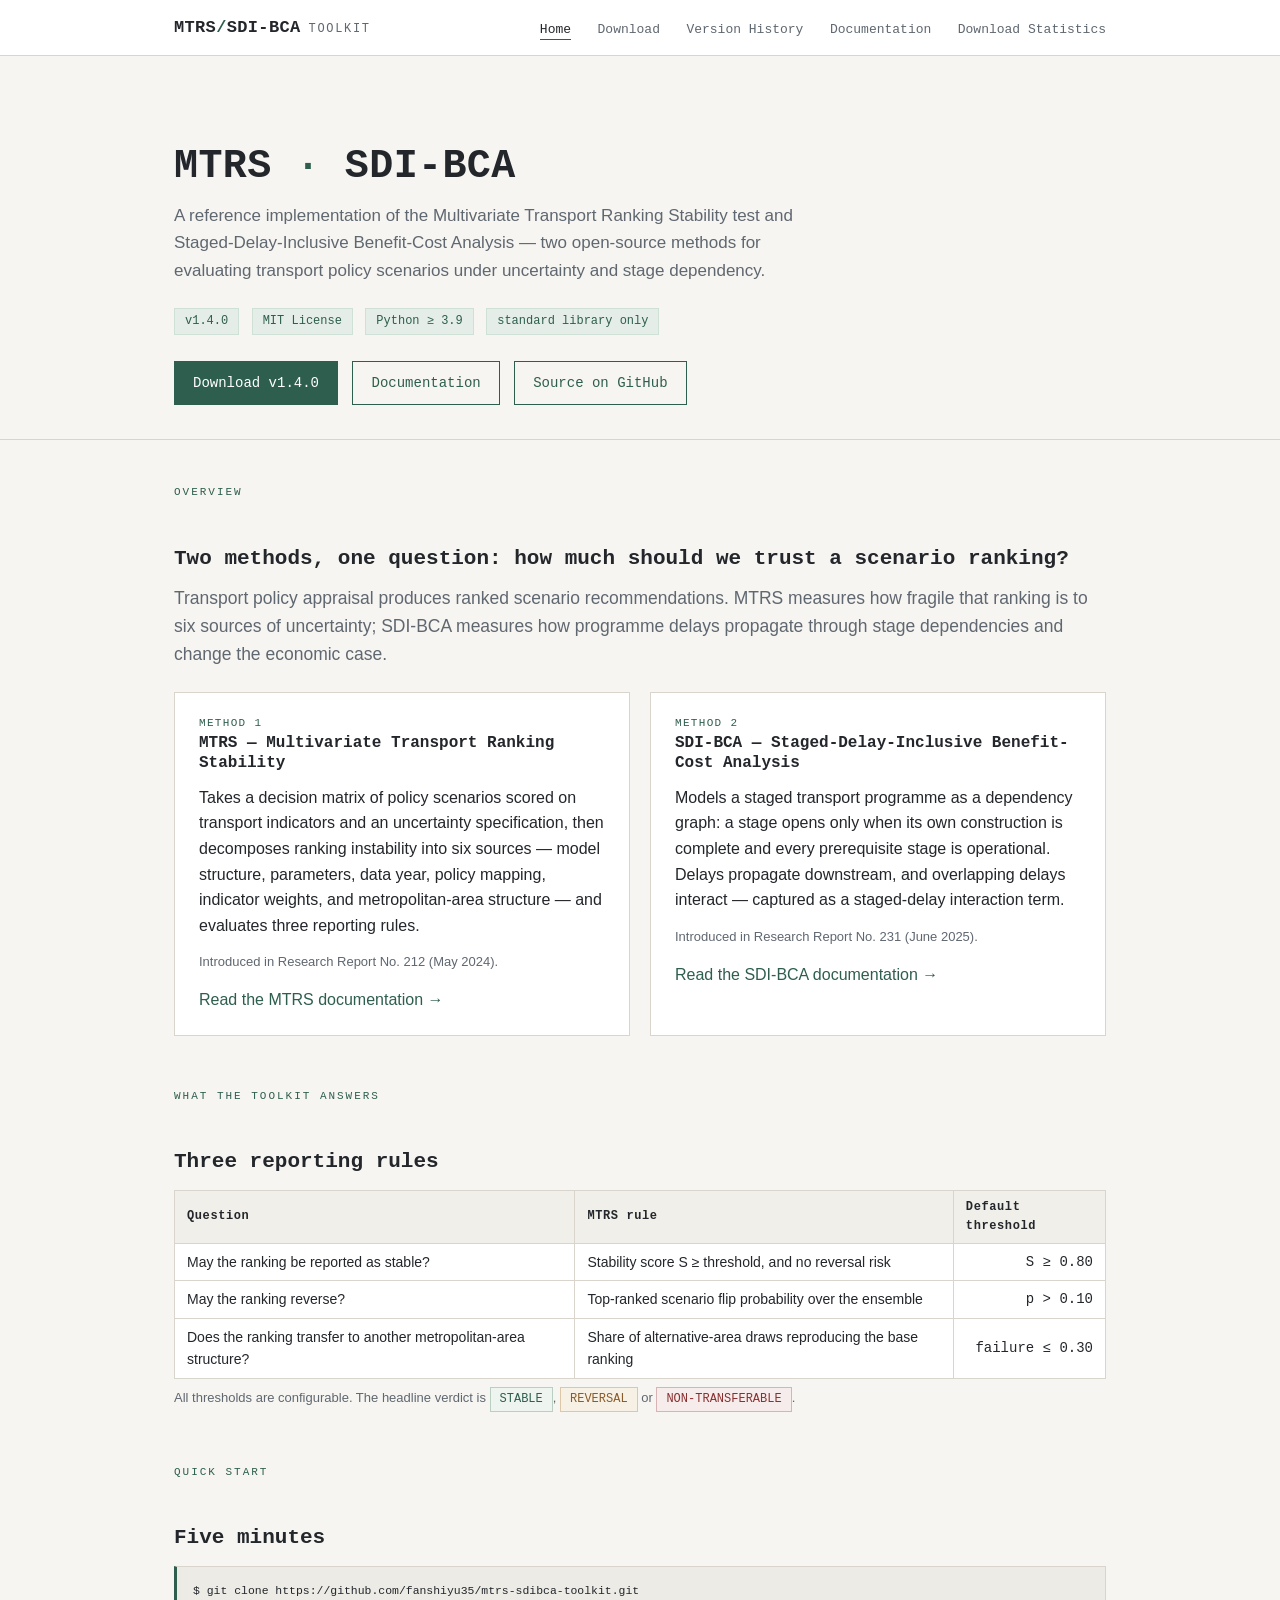
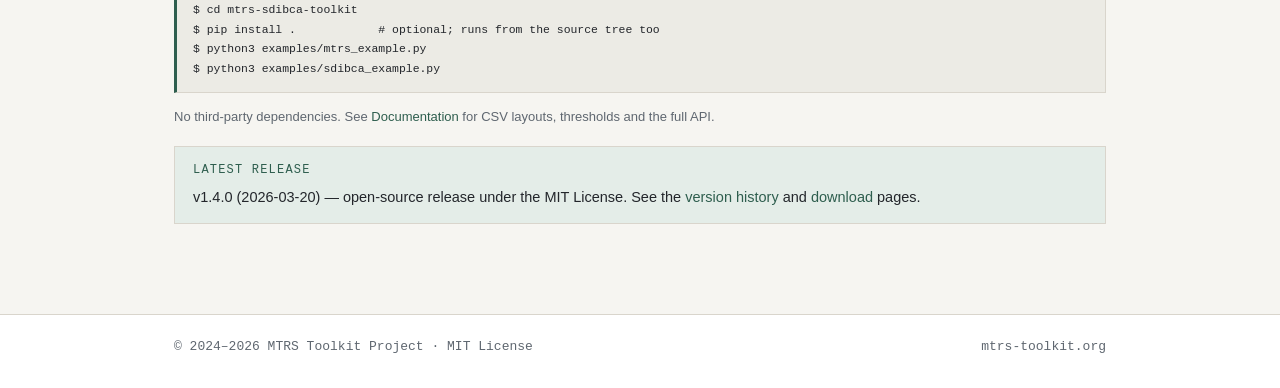
==== index.html @ 642ab180 "Deploy MTRS toolkit site to GitHub Pages" ====
<!DOCTYPE html>
<html lang="en">
<head>
<meta charset="utf-8">
<meta name="viewport" content="width=device-width, initial-scale=1">
<meta name="robots" content="noindex, nofollow">
<title>MTRS · SDI-BCA Toolkit — Transport scenario ranking stability and staged-delay benefit-cost analysis</title>
<link rel="stylesheet" href="assets/style.css">
</head>
<body>

<header class="site">
  <div class="wrap bar">
    <a class="wordmark" href="index.html">MTRS<span class="slash">/</span>SDI-BCA<small>toolkit</small></a>
    <nav class="main">
      <a href="index.html" class="active">Home</a>
      <a href="download.html">Download</a>
      <a href="changelog.html">Version History</a>
      <a href="docs.html">Documentation</a>
      <a href="stats.html">Download Statistics</a>
    </nav>
  </div>
</header>

<main>
  <section class="hero">
    <div class="wrap">
      <h1>MTRS <span class="c">·</span> SDI-BCA</h1>
      <p class="tag">A reference implementation of the Multivariate Transport
      Ranking Stability test and Staged-Delay-Inclusive Benefit-Cost Analysis —
      two open-source methods for evaluating transport policy scenarios under
      uncertainty and stage dependency.</p>
      <div>
        <span class="badge">v1.4.0</span>
        <span class="badge">MIT License</span>
        <span class="badge">Python ≥ 3.9</span>
        <span class="badge">standard library only</span>
      </div>
      <div class="actions">
        <a class="btn" href="download.html">Download v1.4.0</a>
        <a class="btn ghost" href="docs.html">Documentation</a>
        <a class="btn ghost" href="https://github.com/fanshiyu35/mtrs-sdibca-toolkit">Source on GitHub</a>
      </div>
    </div>
  </section>

  <div class="wrap">

    <p class="kicker" style="margin-top:44px;">Overview</p>
    <h2>Two methods, one question: how much should we trust a scenario ranking?</h2>
    <p class="lede">Transport policy appraisal produces ranked scenario
    recommendations. MTRS measures how fragile that ranking is to six sources
    of uncertainty; SDI-BCA measures how programme delays propagate through
    stage dependencies and change the economic case.</p>

    <div class="cards">
      <div class="card">
        <div class="mono-tag">Method 1</div>
        <h3>MTRS — Multivariate Transport Ranking Stability</h3>
        <p>Takes a decision matrix of policy scenarios scored on transport
        indicators and an uncertainty specification, then decomposes ranking
        instability into six sources — model structure, parameters, data year,
        policy mapping, indicator weights, and metropolitan-area structure —
        and evaluates three reporting rules.</p>
        <p class="small">Introduced in Research Report No. 212 (May 2024).</p>
        <p><a href="docs.html#mtrs">Read the MTRS documentation →</a></p>
      </div>
      <div class="card">
        <div class="mono-tag">Method 2</div>
        <h3>SDI-BCA — Staged-Delay-Inclusive Benefit-Cost Analysis</h3>
        <p>Models a staged transport programme as a dependency graph: a stage
        opens only when its own construction is complete and every prerequisite
        stage is operational. Delays propagate downstream, and overlapping
        delays interact — captured as a staged-delay interaction term.</p>
        <p class="small">Introduced in Research Report No. 231 (June 2025).</p>
        <p><a href="docs.html#sdibca">Read the SDI-BCA documentation →</a></p>
      </div>
    </div>

    <p class="kicker" style="margin-top:52px;">What the toolkit answers</p>
    <h2>Three reporting rules</h2>
    <table>
      <tr><th>Question</th><th>MTRS rule</th><th>Default threshold</th></tr>
      <tr>
        <td>May the ranking be reported as stable?</td>
        <td>Stability score S ≥ threshold, and no reversal risk</td>
        <td class="num">S ≥ 0.80</td>
      </tr>
      <tr>
        <td>May the ranking reverse?</td>
        <td>Top-ranked scenario flip probability over the ensemble</td>
        <td class="num">p &gt; 0.10</td>
      </tr>
      <tr>
        <td>Does the ranking transfer to another metropolitan-area structure?</td>
        <td>Share of alternative-area draws reproducing the base ranking</td>
        <td class="num">failure ≤ 0.30</td>
      </tr>
    </table>
    <p class="small">All thresholds are configurable. The headline verdict is
    <span class="chip ok">STABLE</span>, <span class="chip warn">REVERSAL</span>
    or <span class="chip bad">NON-TRANSFERABLE</span>.</p>

    <p class="kicker" style="margin-top:52px;">Quick start</p>
    <h2>Five minutes</h2>
    <pre><code>$ git clone https://github.com/fanshiyu35/mtrs-sdibca-toolkit.git
$ cd mtrs-sdibca-toolkit
$ pip install .            # optional; runs from the source tree too
$ python3 examples/mtrs_example.py
$ python3 examples/sdibca_example.py</code></pre>
    <p class="small">No third-party dependencies. See
    <a href="docs.html">Documentation</a> for CSV layouts, thresholds and the
    full API.</p>

    <div class="callout">
      <div class="t">Latest release</div>
      <p>v1.4.0 (2026-03-20) — open-source release under the MIT License.
      See the <a href="changelog.html">version history</a> and
      <a href="download.html">download</a> pages.</p>
    </div>

  </div>
</main>

<footer class="site">
  <div class="wrap cols">
    <div class="mono">© 2024–2026 MTRS Toolkit Project · MIT License</div>
    <div class="mono">mtrs-toolkit.org</div>
  </div>
</footer>

</body>
</html>
---- assets/style.css ----
/* MTRS / SDI-BCA toolkit — site styles
   Neutral academic palette with a code-editor feel. */

:root {
  --bg: #f6f5f1;
  --panel: #ffffff;
  --ink: #23262b;
  --muted: #5f6770;
  --faint: #8a929b;
  --accent: #2e5e4e;
  --accent-soft: #e4ede8;
  --border: #d9d5cc;
  --code-bg: #ecebe5;
  --ok: #2e5e4e;
  --warn: #8a5a2b;
  --bad: #8a2f2f;
  --mono: "SF Mono", ui-monospace, Menlo, Consolas, "Liberation Mono", monospace;
  --sans: -apple-system, BlinkMacSystemFont, "Segoe UI", Helvetica, Arial, sans-serif;
}

* { box-sizing: border-box; }

html { scroll-behavior: smooth; }

body {
  margin: 0;
  background: var(--bg);
  color: var(--ink);
  font-family: var(--sans);
  font-size: 16px;
  line-height: 1.6;
}

a { color: var(--accent); text-decoration: none; border-bottom: 1px solid transparent; }
a:hover { border-bottom-color: var(--accent); }

/* ---------- layout ---------- */

.wrap { max-width: 980px; margin: 0 auto; padding: 0 24px; }

header.site {
  background: var(--panel);
  border-bottom: 1px solid var(--border);
  padding: 14px 0;
}
header.site .bar {
  display: flex;
  align-items: center;
  justify-content: space-between;
  flex-wrap: wrap;
  gap: 8px;
}
.wordmark {
  font-family: var(--mono);
  font-weight: 700;
  font-size: 17px;
  letter-spacing: 0.02em;
  color: var(--ink);
  border: none;
}
.wordmark .slash { color: var(--accent); }
.wordmark small {
  font-weight: 400;
  color: var(--muted);
  font-size: 12px;
  letter-spacing: 0.14em;
  text-transform: uppercase;
  margin-left: 8px;
}
nav.main a {
  font-family: var(--mono);
  font-size: 13px;
  color: var(--muted);
  margin-left: 22px;
  padding-bottom: 2px;
  border-bottom: 1px solid transparent;
}
nav.main a:hover { color: var(--ink); border-bottom-color: var(--accent); }
nav.main a.active { color: var(--ink); border-bottom-color: var(--accent); }

main { padding: 40px 0 72px; }

footer.site {
  border-top: 1px solid var(--border);
  background: var(--panel);
  padding: 22px 0 30px;
  color: var(--muted);
  font-size: 13px;
}
footer.site .cols { display: flex; justify-content: space-between; flex-wrap: wrap; gap: 12px; }
footer.site .mono { font-family: var(--mono); }

/* ---------- typography ---------- */

h1, h2, h3 { font-family: var(--mono); line-height: 1.25; margin: 0 0 12px; }
h1 { font-size: 30px; letter-spacing: 0.01em; }
h2 { font-size: 21px; margin-top: 44px; }
h3 { font-size: 16px; margin-top: 28px; }
p { margin: 0 0 14px; }
.lede { font-size: 17.5px; color: var(--muted); }
.small { font-size: 13px; color: var(--muted); }
.mono { font-family: var(--mono); }

.kicker {
  font-family: var(--mono);
  font-size: 11px;
  letter-spacing: 0.18em;
  text-transform: uppercase;
  color: var(--accent);
  margin-bottom: 8px;
}

/* ---------- hero ---------- */

.hero { padding: 46px 0 34px; border-bottom: 1px solid var(--border); }
.hero h1 { font-size: 40px; margin-bottom: 10px; }
.hero h1 .c { color: var(--accent); }
.hero .tag { color: var(--muted); font-size: 17px; max-width: 640px; margin-bottom: 22px; }
.badge {
  display: inline-block;
  font-family: var(--mono);
  font-size: 12px;
  color: var(--accent);
  background: var(--accent-soft);
  border: 1px solid #cfe0d6;
  padding: 3px 10px;
  margin-right: 8px;
}
.actions { margin-top: 26px; }
.btn {
  display: inline-block;
  font-family: var(--mono);
  font-size: 14px;
  padding: 10px 18px;
  border: 1px solid var(--accent);
  background: var(--accent);
  color: #ffffff;
  text-decoration: none;
  margin-right: 10px;
}
.btn:hover { background: #27503f; }
.btn.ghost { background: transparent; color: var(--accent); }
.btn.ghost:hover { background: var(--accent-soft); }

/* ---------- cards & tables ---------- */

.cards { display: grid; grid-template-columns: 1fr 1fr; gap: 20px; margin-top: 24px; }
@media (max-width: 720px) { .cards { grid-template-columns: 1fr; } }
.card {
  background: var(--panel);
  border: 1px solid var(--border);
  padding: 22px 24px;
}
.card h3 { margin-top: 0; }
.card .mono-tag {
  font-family: var(--mono);
  font-size: 11px;
  letter-spacing: 0.12em;
  text-transform: uppercase;
  color: var(--accent);
}
.card p:last-child { margin-bottom: 0; }

table { border-collapse: collapse; width: 100%; margin: 14px 0 8px; background: var(--panel); }
th, td {
  border: 1px solid var(--border);
  padding: 7px 12px;
  font-size: 14px;
  text-align: left;
}
th { font-family: var(--mono); font-size: 12px; letter-spacing: 0.05em; background: #f0efe9; }
td.num, th.num { text-align: right; font-family: var(--mono); }

/* ---------- code ---------- */

pre {
  background: var(--code-bg);
  border: 1px solid var(--border);
  border-left: 3px solid var(--accent);
  padding: 14px 16px;
  overflow-x: auto;
  font-family: var(--mono);
  font-size: 13px;
  line-height: 1.5;
  margin: 14px 0;
}
code {
  font-family: var(--mono);
  font-size: 0.88em;
  background: var(--code-bg);
  padding: 1px 5px;
}
pre code { background: none; padding: 0; }

/* ---------- release / changelog ---------- */

.release { border: 1px solid var(--border); background: var(--panel); margin: 18px 0; }
.release .head {
  display: flex;
  justify-content: space-between;
  align-items: baseline;
  padding: 14px 20px;
  border-bottom: 1px solid var(--border);
  background: #f0efe9;
}
.release .head .v { font-family: var(--mono); font-weight: 700; font-size: 17px; }
.release .head .d { font-family: var(--mono); font-size: 12px; color: var(--muted); }
.release .body { padding: 14px 20px; }
.release .body ul { margin: 0; padding-left: 20px; }
.release .body li { margin-bottom: 6px; }
.release.current .head { background: var(--accent-soft); }
.release.current .head .v { color: var(--accent); }

/* ---------- verdict / rule chips ---------- */

.chip {
  display: inline-block;
  font-family: var(--mono);
  font-size: 12px;
  padding: 2px 9px;
  border: 1px solid var(--border);
  background: var(--panel);
  color: var(--ink);
}
.chip.ok { color: var(--ok); border-color: #b8cfc2; background: #eef4f0; }
.chip.warn { color: var(--warn); border-color: #dcc7a8; background: #f7f1e5; }
.chip.bad { color: var(--bad); border-color: #d9b3b3; background: #f7ecec; }

/* ---------- download stats bars ---------- */

.bars { margin: 18px 0; }
.bar-row {
  display: grid;
  grid-template-columns: 110px 1fr 70px;
  align-items: center;
  gap: 12px;
  margin-bottom: 6px;
}
.bar-row .lbl { font-family: var(--mono); font-size: 12.5px; color: var(--muted); }
.bar-row .cnt { font-family: var(--mono); font-size: 12.5px; text-align: right; }
.bar-track { background: #e9e6dd; height: 14px; }
.bar-fill { background: var(--accent); height: 14px; min-width: 2px; }

/* ---------- misc ---------- */

.callout {
  border: 1px solid var(--border);
  background: var(--accent-soft);
  padding: 14px 18px;
  margin: 18px 0;
  font-size: 14.5px;
}
.callout .t { font-family: var(--mono); font-size: 12px; letter-spacing: 0.1em; text-transform: uppercase; color: var(--accent); margin-bottom: 6px; }
.callout p { margin: 0; }

.greybox {
  background: var(--code-bg);
  border: 1px solid var(--border);
  padding: 10px 14px;
  font-family: var(--mono);
  font-size: 13px;
  overflow-x: auto;
  margin: 10px 0;
}
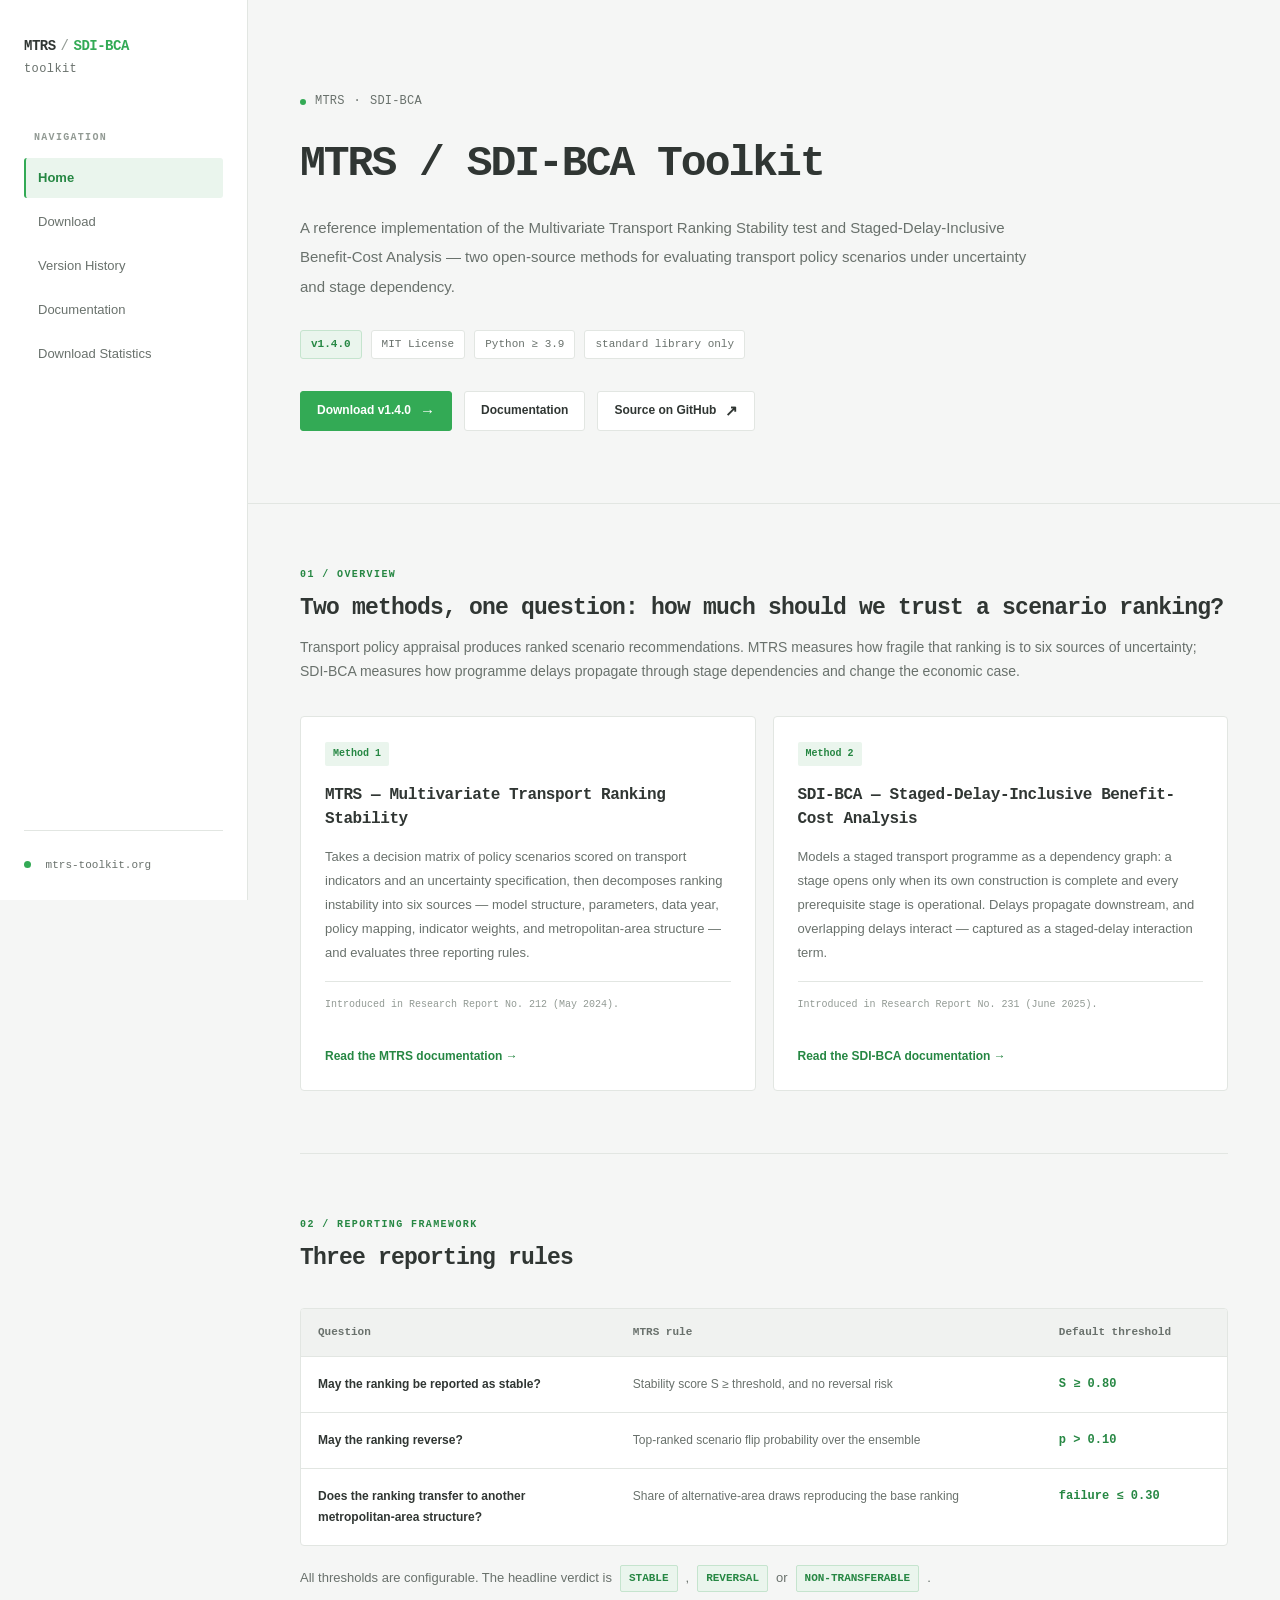
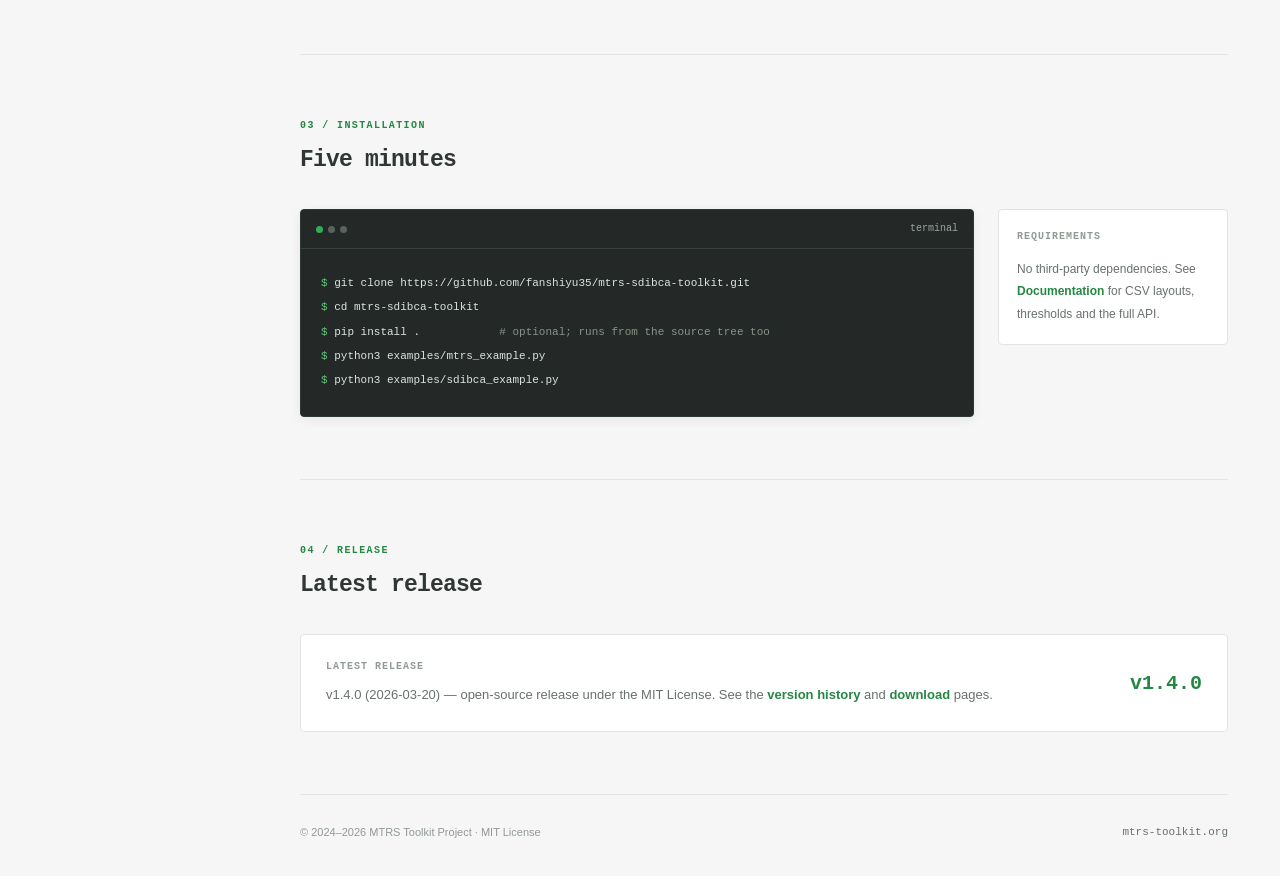
==== commit ba0fc178: "Redesign: open-source docs visual refresh" ====
--- a/index.html
+++ b/index.html
@@ -1,133 +1,1102 @@
 <!DOCTYPE html>
 <html lang="en">
 <head>
-<meta charset="utf-8">
-<meta name="viewport" content="width=device-width, initial-scale=1">
-<meta name="robots" content="noindex, nofollow">
-<title>MTRS · SDI-BCA Toolkit — Transport scenario ranking stability and staged-delay benefit-cost analysis</title>
-<link rel="stylesheet" href="assets/style.css">
+  <meta charset="UTF-8">
+  <meta name="viewport" content="width=device-width, initial-scale=1.0">
+  <meta name="theme-color" content="#f5f6f5">
+  <title>MTRS / SDI-BCA Toolkit</title>
+  <style>
+    :root {
+      --accent: #33aa55;
+      --accent-dark: #268743;
+      --accent-soft: #eaf5ed;
+      --bg: #f5f6f5;
+      --surface: #ffffff;
+      --surface-muted: #f0f2f0;
+      --text: #303633;
+      --text-secondary: #69716c;
+      --text-muted: #929a94;
+      --border: #e2e6e2;
+      --code-bg: #242927;
+      --code-text: #dce5de;
+      --sidebar-width: 248px;
+      --font-sans: -apple-system, BlinkMacSystemFont, "Segoe UI",
+        Helvetica, Arial, sans-serif;
+      --font-mono: Menlo, Monaco, Consolas, "Liberation Mono", monospace;
+    }
+
+    * {
+      box-sizing: border-box;
+    }
+
+    html {
+      scroll-behavior: smooth;
+      scroll-padding-top: 32px;
+    }
+
+    body {
+      margin: 0;
+      background: var(--bg);
+      color: var(--text);
+      font-family: var(--font-sans);
+      font-size: 14px;
+      line-height: 1.75;
+      -webkit-font-smoothing: antialiased;
+    }
+
+    a {
+      color: inherit;
+      text-decoration: none;
+    }
+
+    button {
+      font: inherit;
+    }
+
+    /* Sidebar */
+
+    .sidebar {
+      position: fixed;
+      inset: 0 auto 0 0;
+      z-index: 20;
+      display: flex;
+      flex-direction: column;
+      width: var(--sidebar-width);
+      padding: 34px 24px 25px;
+      background: var(--surface);
+      border-right: 1px solid var(--border);
+    }
+
+    .brand {
+      display: flex;
+      flex-wrap: wrap;
+      align-items: center;
+      gap: 5px;
+      margin-bottom: 48px;
+      font-family: var(--font-mono);
+      font-size: 14px;
+      font-weight: 700;
+      line-height: 1.8;
+      letter-spacing: -0.5px;
+    }
+
+    .brand-main {
+      color: var(--text);
+    }
+
+    .brand-slash {
+      color: var(--text-muted);
+      font-weight: 400;
+    }
+
+    .brand-sub {
+      color: var(--accent);
+    }
+
+    .brand-toolkit {
+      flex-basis: 100%;
+      margin-top: -5px;
+      color: var(--text-secondary);
+      font-size: 12px;
+      font-weight: 400;
+      letter-spacing: 0.4px;
+    }
+
+    .nav-label {
+      margin: 0 0 12px 10px;
+      color: var(--text-muted);
+      font-family: var(--font-mono);
+      font-size: 10px;
+      font-weight: 600;
+      letter-spacing: 1.3px;
+      text-transform: uppercase;
+    }
+
+    .nav-list {
+      display: flex;
+      flex-direction: column;
+      gap: 4px;
+      padding: 0;
+      margin: 0;
+      list-style: none;
+    }
+
+    .nav-list a {
+      display: flex;
+      align-items: center;
+      min-height: 40px;
+      padding: 8px 12px;
+      border-left: 2px solid transparent;
+      border-radius: 3px;
+      color: var(--text-secondary);
+      font-size: 13px;
+      transition: color 160ms ease, background 160ms ease;
+    }
+
+    .nav-list a:hover,
+    .nav-list a.active {
+      color: var(--accent-dark);
+      background: var(--accent-soft);
+    }
+
+    .nav-list a.active {
+      border-left-color: var(--accent);
+      font-weight: 600;
+    }
+
+    .sidebar-bottom {
+      margin-top: auto;
+      padding-top: 20px;
+      border-top: 1px solid var(--border);
+    }
+
+    .sidebar-bottom a {
+      color: var(--text-secondary);
+      font-family: var(--font-mono);
+      font-size: 11px;
+      transition: color 160ms ease;
+    }
+
+    .sidebar-bottom a:hover {
+      color: var(--accent);
+    }
+
+    .sidebar-indicator {
+      display: inline-block;
+      width: 7px;
+      height: 7px;
+      margin-right: 8px;
+      border-radius: 50%;
+      background: var(--accent);
+      vertical-align: middle;
+    }
+
+    /* Main layout */
+
+    .main {
+      min-height: 100vh;
+      margin-left: var(--sidebar-width);
+    }
+
+    .container {
+      width: min(100% - 104px, 1000px);
+      margin: 0 auto;
+    }
+
+    .hero {
+      position: relative;
+      padding: 91px 0 72px;
+      border-bottom: 1px solid var(--border);
+    }
+
+    .eyebrow {
+      display: flex;
+      align-items: center;
+      gap: 9px;
+      margin-bottom: 24px;
+      color: var(--text-secondary);
+      font-family: var(--font-mono);
+      font-size: 12px;
+      font-weight: 500;
+      letter-spacing: 0.2px;
+    }
+
+    .eyebrow .dot {
+      width: 6px;
+      height: 6px;
+      border-radius: 50%;
+      background: var(--accent);
+    }
+
+    h1 {
+      max-width: 820px;
+      margin: 0 0 22px;
+      color: var(--text);
+      font-family: var(--font-mono);
+      font-size: clamp(30px, 4vw, 43px);
+      font-weight: 700;
+      line-height: 1.28;
+      letter-spacing: -2px;
+    }
+
+    .hero-description {
+      max-width: 730px;
+      margin: 0;
+      color: var(--text-secondary);
+      font-size: 15px;
+      line-height: 1.95;
+    }
+
+    .hero-description strong {
+      color: var(--text);
+      font-weight: 600;
+    }
+
+    .metadata {
+      display: flex;
+      flex-wrap: wrap;
+      gap: 9px;
+      margin-top: 29px;
+    }
+
+    .meta-tag {
+      display: inline-flex;
+      align-items: center;
+      min-height: 29px;
+      padding: 3px 10px;
+      border: 1px solid var(--border);
+      border-radius: 3px;
+      background: var(--surface);
+      color: var(--text-secondary);
+      font-family: var(--font-mono);
+      font-size: 11px;
+    }
+
+    .meta-tag.version {
+      border-color: #c5e4ce;
+      background: var(--accent-soft);
+      color: var(--accent-dark);
+      font-weight: 600;
+    }
+
+    .hero-actions {
+      display: flex;
+      flex-wrap: wrap;
+      align-items: center;
+      gap: 12px;
+      margin-top: 32px;
+    }
+
+    .button {
+      display: inline-flex;
+      align-items: center;
+      justify-content: center;
+      min-height: 40px;
+      padding: 8px 16px;
+      border: 1px solid var(--border);
+      border-radius: 3px;
+      background: var(--surface);
+      color: var(--text);
+      font-size: 12px;
+      font-weight: 600;
+      transition: all 160ms ease;
+    }
+
+    .button:hover {
+      border-color: var(--accent);
+      color: var(--accent-dark);
+    }
+
+    .button-primary {
+      border-color: var(--accent);
+      background: var(--accent);
+      color: #fff;
+    }
+
+    .button-primary:hover {
+      border-color: var(--accent-dark);
+      background: var(--accent-dark);
+      color: #fff;
+    }
+
+    .button .arrow {
+      margin-left: 9px;
+      font-size: 15px;
+      line-height: 1;
+    }
+
+    /* Content sections */
+
+    .section {
+      padding: 62px 0;
+      border-bottom: 1px solid var(--border);
+    }
+
+    .section-heading {
+      margin-bottom: 32px;
+    }
+
+    .section-kicker {
+      margin-bottom: 9px;
+      color: var(--accent-dark);
+      font-family: var(--font-mono);
+      font-size: 10px;
+      font-weight: 700;
+      letter-spacing: 1.4px;
+      text-transform: uppercase;
+    }
+
+    h2 {
+      margin: 0;
+      color: var(--text);
+      font-family: var(--font-mono);
+      font-size: 23px;
+      font-weight: 700;
+      line-height: 1.45;
+      letter-spacing: -0.8px;
+    }
+
+    .section-lead {
+      margin: 9px 0 0;
+      color: var(--text-secondary);
+      font-size: 14px;
+    }
+
+    /* Method cards */
+
+    .method-grid {
+      display: grid;
+      grid-template-columns: repeat(2, minmax(0, 1fr));
+      gap: 17px;
+    }
+
+    .method-card {
+      display: flex;
+      flex-direction: column;
+      min-width: 0;
+      padding: 25px 24px 23px;
+      border: 1px solid var(--border);
+      border-radius: 4px;
+      background: var(--surface);
+      transition: border-color 180ms ease, transform 180ms ease;
+    }
+
+    .method-card:hover {
+      border-color: #b8d9c1;
+      transform: translateY(-2px);
+    }
+
+    .method-number {
+      display: inline-flex;
+      align-items: center;
+      align-self: flex-start;
+      min-height: 24px;
+      padding: 2px 8px;
+      border-radius: 2px;
+      background: var(--accent-soft);
+      color: var(--accent-dark);
+      font-family: var(--font-mono);
+      font-size: 10px;
+      font-weight: 700;
+    }
+
+    .method-card h3 {
+      margin: 17px 0 13px;
+      color: var(--text);
+      font-family: var(--font-mono);
+      font-size: 16px;
+      font-weight: 700;
+      line-height: 1.55;
+      letter-spacing: -0.4px;
+    }
+
+    .method-card p {
+      margin: 0 0 16px;
+      color: var(--text-secondary);
+      font-size: 13px;
+      line-height: 1.85;
+    }
+
+    .method-card .introduced {
+      margin-top: auto;
+      padding-top: 14px;
+      border-top: 1px solid var(--border);
+      color: var(--text-muted);
+      font-family: var(--font-mono);
+      font-size: 10px;
+    }
+
+    .method-link {
+      display: inline-flex;
+      align-items: center;
+      align-self: flex-start;
+      gap: 7px;
+      margin-top: 15px;
+      color: var(--accent-dark);
+      font-size: 12px;
+      font-weight: 600;
+    }
+
+    .method-link:hover {
+      color: var(--accent);
+    }
+
+    /* Reporting table */
+
+    .table-wrap {
+      overflow-x: auto;
+      border: 1px solid var(--border);
+      border-radius: 4px;
+      background: var(--surface);
+    }
+
+    table {
+      width: 100%;
+      border-collapse: collapse;
+      text-align: left;
+    }
+
+    th {
+      padding: 14px 17px;
+      border-bottom: 1px solid var(--border);
+      background: var(--surface-muted);
+      color: var(--text-secondary);
+      font-family: var(--font-mono);
+      font-size: 11px;
+      font-weight: 600;
+      white-space: nowrap;
+    }
+
+    td {
+      padding: 17px;
+      border-bottom: 1px solid var(--border);
+      color: var(--text-secondary);
+      font-size: 12px;
+      line-height: 1.75;
+      vertical-align: top;
+    }
+
+    tbody tr:last-child td {
+      border-bottom: none;
+    }
+
+    tbody tr:hover {
+      background: #fafcfb;
+    }
+
+    td:first-child {
+      width: 34%;
+      color: var(--text);
+      font-weight: 600;
+    }
+
+    td:nth-child(2) {
+      width: 46%;
+    }
+
+    td:last-child {
+      width: 20%;
+      color: var(--accent-dark);
+      font-family: var(--font-mono);
+      font-size: 12px;
+      font-weight: 600;
+      white-space: nowrap;
+    }
+
+    .verdict {
+      display: flex;
+      flex-wrap: wrap;
+      align-items: center;
+      gap: 8px;
+      margin-top: 19px;
+      color: var(--text-secondary);
+      font-size: 13px;
+    }
+
+    .verdict-code {
+      display: inline-block;
+      padding: 3px 8px;
+      border: 1px solid #c5e4ce;
+      border-radius: 2px;
+      background: var(--accent-soft);
+      color: var(--accent-dark);
+      font-family: var(--font-mono);
+      font-size: 11px;
+      font-weight: 700;
+    }
+
+    /* Quick start */
+
+    .quickstart-layout {
+      display: grid;
+      grid-template-columns: minmax(0, 1fr) 230px;
+      gap: 24px;
+      align-items: start;
+    }
+
+    .code-window {
+      overflow: hidden;
+      border: 1px solid #303834;
+      border-radius: 4px;
+      background: var(--code-bg);
+      box-shadow: 0 3px 12px rgba(25, 35, 29, 0.06);
+    }
+
+    .code-header {
+      display: flex;
+      align-items: center;
+      justify-content: space-between;
+      min-height: 39px;
+      padding: 0 15px;
+      border-bottom: 1px solid #39413d;
+      color: #9ba79f;
+      font-family: var(--font-mono);
+      font-size: 10px;
+    }
+
+    .terminal-dots {
+      display: flex;
+      gap: 5px;
+    }
+
+    .terminal-dots span {
+      width: 7px;
+      height: 7px;
+      border-radius: 50%;
+      background: #59625d;
+    }
+
+    .terminal-dots span:first-child {
+      background: var(--accent);
+    }
+
+    pre {
+      overflow-x: auto;
+      margin: 0;
+      padding: 22px 20px 24px;
+      color: var(--code-text);
+      font-family: var(--font-mono);
+      font-size: 11px;
+      line-height: 2.2;
+      tab-size: 4;
+    }
+
+    pre code {
+      font-family: inherit;
+    }
+
+    .terminal-prompt {
+      color: #62c67f;
+    }
+
+    .terminal-comment {
+      color: #85958a;
+    }
+
+    .quickstart-aside {
+      padding: 18px;
+      border: 1px solid var(--border);
+      border-radius: 4px;
+      background: var(--surface);
+    }
+
+    .aside-label {
+      margin-bottom: 12px;
+      color: var(--text-muted);
+      font-family: var(--font-mono);
+      font-size: 10px;
+      font-weight: 600;
+      letter-spacing: 1px;
+      text-transform: uppercase;
+    }
+
+    .quickstart-aside p {
+      margin: 0;
+      color: var(--text-secondary);
+      font-size: 12px;
+      line-height: 1.9;
+    }
+
+    .quickstart-aside a {
+      color: var(--accent-dark);
+      font-weight: 600;
+    }
+
+    .quickstart-aside a:hover {
+      text-decoration: underline;
+    }
+
+    /* Release */
+
+    .release-panel {
+      display: flex;
+      align-items: center;
+      justify-content: space-between;
+      gap: 24px;
+      padding: 23px 25px;
+      border: 1px solid var(--border);
+      border-radius: 4px;
+      background: var(--surface);
+    }
+
+    .release-label {
+      margin-bottom: 8px;
+      color: var(--text-muted);
+      font-family: var(--font-mono);
+      font-size: 10px;
+      font-weight: 600;
+      letter-spacing: 1px;
+      text-transform: uppercase;
+    }
+
+    .release-panel p {
+      margin: 0;
+      color: var(--text-secondary);
+      font-size: 13px;
+      line-height: 1.9;
+    }
+
+    .release-panel a {
+      color: var(--accent-dark);
+      font-weight: 600;
+    }
+
+    .release-panel a:hover {
+      text-decoration: underline;
+    }
+
+    .release-version {
+      flex-shrink: 0;
+      color: var(--accent-dark);
+      font-family: var(--font-mono);
+      font-size: 20px;
+      font-weight: 700;
+    }
+
+    /* Footer */
+
+    .footer {
+      padding: 28px 0 34px;
+    }
+
+    .footer-inner {
+      display: flex;
+      flex-wrap: wrap;
+      align-items: center;
+      justify-content: space-between;
+      gap: 12px;
+      color: var(--text-muted);
+      font-size: 11px;
+    }
+
+    .footer-domain {
+      color: var(--text-secondary);
+      font-family: var(--font-mono);
+      font-size: 11px;
+    }
+
+    /* Responsive */
+
+    @media (max-width: 1050px) {
+      .container {
+        width: calc(100% - 64px);
+      }
+
+      .quickstart-layout {
+        grid-template-columns: 1fr;
+      }
+
+      .quickstart-aside {
+        max-width: none;
+      }
+    }
+
+    @media (max-width: 760px) {
+      :root {
+        --sidebar-width: 0px;
+      }
+
+      .sidebar {
+        position: relative;
+        width: 100%;
+        height: auto;
+        padding: 15px 22px 12px;
+        border-right: none;
+        border-bottom: 1px solid var(--border);
+      }
+
+      .brand {
+        margin-bottom: 13px;
+        font-size: 13px;
+      }
+
+      .brand-toolkit {
+        flex-basis: auto;
+        margin-top: 0;
+        margin-left: 4px;
+      }
+
+      .nav-label,
+      .sidebar-bottom {
+        display: none;
+      }
+
+      .nav-list {
+        flex-direction: row;
+        gap: 3px;
+        overflow-x: auto;
+        padding-bottom: 2px;
+      }
+
+      .nav-list a {
+        min-height: 34px;
+        padding: 5px 10px;
+        border-left: none;
+        border-bottom: 2px solid transparent;
+        white-space: nowrap;
+        font-size: 11px;
+      }
+
+      .nav-list a.active {
+        border-bottom-color: var(--accent);
+      }
+
+      .main {
+        margin-left: 0;
+      }
+
+      .container {
+        width: calc(100% - 42px);
+      }
+
+      .hero {
+        padding: 57px 0 48px;
+      }
+
+      h1 {
+        font-size: 30px;
+      }
+
+      .hero-description {
+        font-size: 14px;
+      }
+
+      .section {
+        padding: 45px 0;
+      }
+
+      .method-grid {
+        grid-template-columns: 1fr;
+      }
+
+      .release-panel {
+        align-items: flex-start;
+        flex-direction: column;
+      }
+    }
+
+    @media (max-width: 480px) {
+      .container {
+        width: calc(100% - 36px);
+      }
+
+      .hero-actions {
+        align-items: stretch;
+        flex-direction: column;
+      }
+
+      .button {
+        justify-content: center;
+      }
+
+      h1 {
+        font-size: 26px;
+        letter-spacing: -1.3px;
+      }
+
+      h2 {
+        font-size: 20px;
+      }
+
+      .method-card {
+        padding: 21px 19px;
+      }
+
+      th,
+      td {
+        padding: 12px;
+        font-size: 11px;
+      }
+
+      pre {
+        padding: 18px 14px;
+        font-size: 10px;
+      }
+
+      .footer-inner {
+        align-items: flex-start;
+        flex-direction: column;
+      }
+    }
+
+    @media (prefers-reduced-motion: reduce) {
+      *,
+      *::before,
+      *::after {
+        scroll-behavior: auto !important;
+        transition-duration: 0.01ms !important;
+      }
+    }
+  </style>
 </head>
+
 <body>
 
-<header class="site">
-  <div class="wrap bar">
-    <a class="wordmark" href="index.html">MTRS<span class="slash">/</span>SDI-BCA<small>toolkit</small></a>
-    <nav class="main">
-      <a href="index.html" class="active">Home</a>
-      <a href="download.html">Download</a>
-      <a href="changelog.html">Version History</a>
-      <a href="docs.html">Documentation</a>
-      <a href="stats.html">Download Statistics</a>
+  <aside class="sidebar">
+    <a class="brand" href="#home" aria-label="MTRS SDI-BCA toolkit">
+      <span class="brand-main">MTRS</span>
+      <span class="brand-slash">/</span>
+      <span class="brand-sub">SDI-BCA</span>
+      <span class="brand-toolkit">toolkit</span>
+    </a>
+
+    <div class="nav-label">Navigation</div>
+
+    <nav aria-label="Main navigation">
+      <ul class="nav-list">
+        <li><a class="active" href="#home">Home</a></li>
+        <li><a href="#quick-start">Download</a></li>
+        <li><a href="#latest-release">Version History</a></li>
+        <li><a href="#documentation">Documentation</a></li>
+        <li><a href="#what-toolkit-answers">Download Statistics</a></li>
+      </ul>
     </nav>
-  </div>
-</header>
-
-<main>
-  <section class="hero">
-    <div class="wrap">
-      <h1>MTRS <span class="c">·</span> SDI-BCA</h1>
-      <p class="tag">A reference implementation of the Multivariate Transport
-      Ranking Stability test and Staged-Delay-Inclusive Benefit-Cost Analysis —
-      two open-source methods for evaluating transport policy scenarios under
-      uncertainty and stage dependency.</p>
-      <div>
-        <span class="badge">v1.4.0</span>
-        <span class="badge">MIT License</span>
-        <span class="badge">Python ≥ 3.9</span>
-        <span class="badge">standard library only</span>
+
+    <div class="sidebar-bottom">
+      <a href="https://github.com/fanshiyu35/mtrs-sdibca-toolkit">
+        <span class="sidebar-indicator"></span>
+        mtrs-toolkit.org
+      </a>
+    </div>
+  </aside>
+
+  <main class="main">
+
+    <header class="hero" id="home">
+      <div class="container">
+
+        <div class="eyebrow">
+          <span class="dot"></span>
+          MTRS
+          <span>·</span>
+          SDI-BCA
+        </div>
+
+        <h1>MTRS / SDI-BCA Toolkit</h1>
+
+        <p class="hero-description">
+          A reference implementation of the Multivariate Transport
+          Ranking Stability test and Staged-Delay-Inclusive Benefit-Cost Analysis —
+          two open-source methods for evaluating transport policy scenarios under
+          uncertainty and stage dependency.
+        </p>
+
+        <div class="metadata">
+          <span class="meta-tag version">v1.4.0</span>
+          <span class="meta-tag">MIT License</span>
+          <span class="meta-tag">Python ≥ 3.9</span>
+          <span class="meta-tag">standard library only</span>
+        </div>
+
+        <div class="hero-actions">
+          <a class="button button-primary"
+             href="https://github.com/fanshiyu35/mtrs-sdibca-toolkit/releases">
+            Download v1.4.0
+            <span class="arrow">→</span>
+          </a>
+          <a class="button" href="#documentation">
+            Documentation
+          </a>
+          <a class="button"
+             href="https://github.com/fanshiyu35/mtrs-sdibca-toolkit">
+            Source on GitHub
+            <span class="arrow">↗</span>
+          </a>
+        </div>
+
       </div>
-      <div class="actions">
-        <a class="btn" href="download.html">Download v1.4.0</a>
-        <a class="btn ghost" href="docs.html">Documentation</a>
-        <a class="btn ghost" href="https://github.com/fanshiyu35/mtrs-sdibca-toolkit">Source on GitHub</a>
-      </div>
+    </header>
+
+    <div class="container">
+
+      <section class="section" id="overview">
+
+        <div class="section-heading">
+          <div class="section-kicker">01 / Overview</div>
+          <h2>Two methods, one question: how much should we trust a scenario ranking?</h2>
+          <p class="section-lead">
+            Transport policy appraisal produces ranked scenario
+            recommendations. MTRS measures how fragile that ranking is to six sources
+            of uncertainty; SDI-BCA measures how programme delays propagate through
+            stage dependencies and change the economic case.
+          </p>
+        </div>
+
+        <div class="method-grid" id="documentation">
+
+          <article class="method-card">
+            <span class="method-number">Method 1</span>
+
+            <h3>MTRS — Multivariate Transport Ranking Stability</h3>
+
+            <p>
+              Takes a decision matrix of policy scenarios scored on transport
+              indicators and an uncertainty specification, then decomposes ranking
+              instability into six sources — model structure, parameters, data year,
+              policy mapping, indicator weights, and metropolitan-area structure —
+              and evaluates three reporting rules.
+            </p>
+
+            <p class="introduced">
+              Introduced in Research Report No. 212 (May 2024).
+            </p>
+
+            <a class="method-link"
+               href="https://github.com/fanshiyu35/mtrs-sdibca-toolkit">
+              Read the MTRS documentation →
+            </a>
+          </article>
+
+          <article class="method-card">
+            <span class="method-number">Method 2</span>
+
+            <h3>SDI-BCA — Staged-Delay-Inclusive Benefit-Cost Analysis</h3>
+
+            <p>
+              Models a staged transport programme as a dependency graph: a stage
+              opens only when its own construction is complete and every prerequisite
+              stage is operational. Delays propagate downstream, and overlapping
+              delays interact — captured as a staged-delay interaction term.
+            </p>
+
+            <p class="introduced">
+              Introduced in Research Report No. 231 (June 2025).
+            </p>
+
+            <a class="method-link"
+               href="https://github.com/fanshiyu35/mtrs-sdibca-toolkit">
+              Read the SDI-BCA documentation →
+            </a>
+          </article>
+
+        </div>
+      </section>
+
+      <section class="section" id="what-toolkit-answers">
+
+        <div class="section-heading">
+          <div class="section-kicker">02 / Reporting framework</div>
+          <h2>Three reporting rules</h2>
+        </div>
+
+        <div class="table-wrap">
+          <table>
+            <thead>
+              <tr>
+                <th>Question</th>
+                <th>MTRS rule</th>
+                <th>Default threshold</th>
+              </tr>
+            </thead>
+
+            <tbody>
+              <tr>
+                <td>May the ranking be reported as stable?</td>
+                <td>Stability score S ≥ threshold, and no reversal risk</td>
+                <td>S ≥ 0.80</td>
+              </tr>
+
+              <tr>
+                <td>May the ranking reverse?</td>
+                <td>Top-ranked scenario flip probability over the ensemble</td>
+                <td>p &gt; 0.10</td>
+              </tr>
+
+              <tr>
+                <td>Does the ranking transfer to another metropolitan-area structure?</td>
+                <td>Share of alternative-area draws reproducing the base ranking</td>
+                <td>failure ≤ 0.30</td>
+              </tr>
+            </tbody>
+          </table>
+        </div>
+
+        <div class="verdict">
+          All thresholds are configurable. The headline verdict is
+          <span class="verdict-code">STABLE</span>,
+          <span class="verdict-code">REVERSAL</span>
+          or
+          <span class="verdict-code">NON-TRANSFERABLE</span>.
+        </div>
+
+      </section>
+
+      <section class="section" id="quick-start">
+
+        <div class="section-heading">
+          <div class="section-kicker">03 / Installation</div>
+          <h2>Five minutes</h2>
+        </div>
+
+        <div class="quickstart-layout">
+
+          <div class="code-window">
+            <div class="code-header">
+              <div class="terminal-dots">
+                <span></span>
+                <span></span>
+                <span></span>
+              </div>
+              <span>terminal</span>
+            </div>
+
+            <pre><code><span class="terminal-prompt">$</span> git clone https://github.com/fanshiyu35/mtrs-sdibca-toolkit.git
+<span class="terminal-prompt">$</span> cd mtrs-sdibca-toolkit
+<span class="terminal-prompt">$</span> pip install .            <span class="terminal-comment"># optional; runs from the source tree too</span>
+<span class="terminal-prompt">$</span> python3 examples/mtrs_example.py
+<span class="terminal-prompt">$</span> python3 examples/sdibca_example.py</code></pre>
+          </div>
+
+          <aside class="quickstart-aside">
+            <div class="aside-label">Requirements</div>
+            <p>
+              No third-party dependencies. See
+              <a href="#documentation">Documentation</a>
+              for CSV layouts, thresholds and the
+              full API.
+            </p>
+          </aside>
+
+        </div>
+      </section>
+
+      <section class="section" id="latest-release">
+
+        <div class="section-heading">
+          <div class="section-kicker">04 / Release</div>
+          <h2>Latest release</h2>
+        </div>
+
+        <div class="release-panel">
+          <div>
+            <div class="release-label">Latest release</div>
+            <p>
+              v1.4.0 (2026-03-20) — open-source release under the MIT License.
+              See the
+              <a href="#latest-release">version history</a>
+              and
+              <a href="#quick-start">download</a>
+              pages.
+            </p>
+          </div>
+
+          <div class="release-version">v1.4.0</div>
+        </div>
+
+      </section>
+
+      <footer class="footer">
+        <div class="footer-inner">
+          <span>© 2024–2026 MTRS Toolkit Project · MIT License</span>
+          <a class="footer-domain"
+             href="https://github.com/fanshiyu35/mtrs-sdibca-toolkit">
+            mtrs-toolkit.org
+          </a>
+        </div>
+      </footer>
+
     </div>
-  </section>
-
-  <div class="wrap">
-
-    <p class="kicker" style="margin-top:44px;">Overview</p>
-    <h2>Two methods, one question: how much should we trust a scenario ranking?</h2>
-    <p class="lede">Transport policy appraisal produces ranked scenario
-    recommendations. MTRS measures how fragile that ranking is to six sources
-    of uncertainty; SDI-BCA measures how programme delays propagate through
-    stage dependencies and change the economic case.</p>
-
-    <div class="cards">
-      <div class="card">
-        <div class="mono-tag">Method 1</div>
-        <h3>MTRS — Multivariate Transport Ranking Stability</h3>
-        <p>Takes a decision matrix of policy scenarios scored on transport
-        indicators and an uncertainty specification, then decomposes ranking
-        instability into six sources — model structure, parameters, data year,
-        policy mapping, indicator weights, and metropolitan-area structure —
-        and evaluates three reporting rules.</p>
-        <p class="small">Introduced in Research Report No. 212 (May 2024).</p>
-        <p><a href="docs.html#mtrs">Read the MTRS documentation →</a></p>
-      </div>
-      <div class="card">
-        <div class="mono-tag">Method 2</div>
-        <h3>SDI-BCA — Staged-Delay-Inclusive Benefit-Cost Analysis</h3>
-        <p>Models a staged transport programme as a dependency graph: a stage
-        opens only when its own construction is complete and every prerequisite
-        stage is operational. Delays propagate downstream, and overlapping
-        delays interact — captured as a staged-delay interaction term.</p>
-        <p class="small">Introduced in Research Report No. 231 (June 2025).</p>
-        <p><a href="docs.html#sdibca">Read the SDI-BCA documentation →</a></p>
-      </div>
-    </div>
-
-    <p class="kicker" style="margin-top:52px;">What the toolkit answers</p>
-    <h2>Three reporting rules</h2>
-    <table>
-      <tr><th>Question</th><th>MTRS rule</th><th>Default threshold</th></tr>
-      <tr>
-        <td>May the ranking be reported as stable?</td>
-        <td>Stability score S ≥ threshold, and no reversal risk</td>
-        <td class="num">S ≥ 0.80</td>
-      </tr>
-      <tr>
-        <td>May the ranking reverse?</td>
-        <td>Top-ranked scenario flip probability over the ensemble</td>
-        <td class="num">p &gt; 0.10</td>
-      </tr>
-      <tr>
-        <td>Does the ranking transfer to another metropolitan-area structure?</td>
-        <td>Share of alternative-area draws reproducing the base ranking</td>
-        <td class="num">failure ≤ 0.30</td>
-      </tr>
-    </table>
-    <p class="small">All thresholds are configurable. The headline verdict is
-    <span class="chip ok">STABLE</span>, <span class="chip warn">REVERSAL</span>
-    or <span class="chip bad">NON-TRANSFERABLE</span>.</p>
-
-    <p class="kicker" style="margin-top:52px;">Quick start</p>
-    <h2>Five minutes</h2>
-    <pre><code>$ git clone https://github.com/fanshiyu35/mtrs-sdibca-toolkit.git
-$ cd mtrs-sdibca-toolkit
-$ pip install .            # optional; runs from the source tree too
-$ python3 examples/mtrs_example.py
-$ python3 examples/sdibca_example.py</code></pre>
-    <p class="small">No third-party dependencies. See
-    <a href="docs.html">Documentation</a> for CSV layouts, thresholds and the
-    full API.</p>
-
-    <div class="callout">
-      <div class="t">Latest release</div>
-      <p>v1.4.0 (2026-03-20) — open-source release under the MIT License.
-      See the <a href="changelog.html">version history</a> and
-      <a href="download.html">download</a> pages.</p>
-    </div>
-
-  </div>
-</main>
-
-<footer class="site">
-  <div class="wrap cols">
-    <div class="mono">© 2024–2026 MTRS Toolkit Project · MIT License</div>
-    <div class="mono">mtrs-toolkit.org</div>
-  </div>
-</footer>
+  </main>
 
 </body>
-</html>
+</html>
